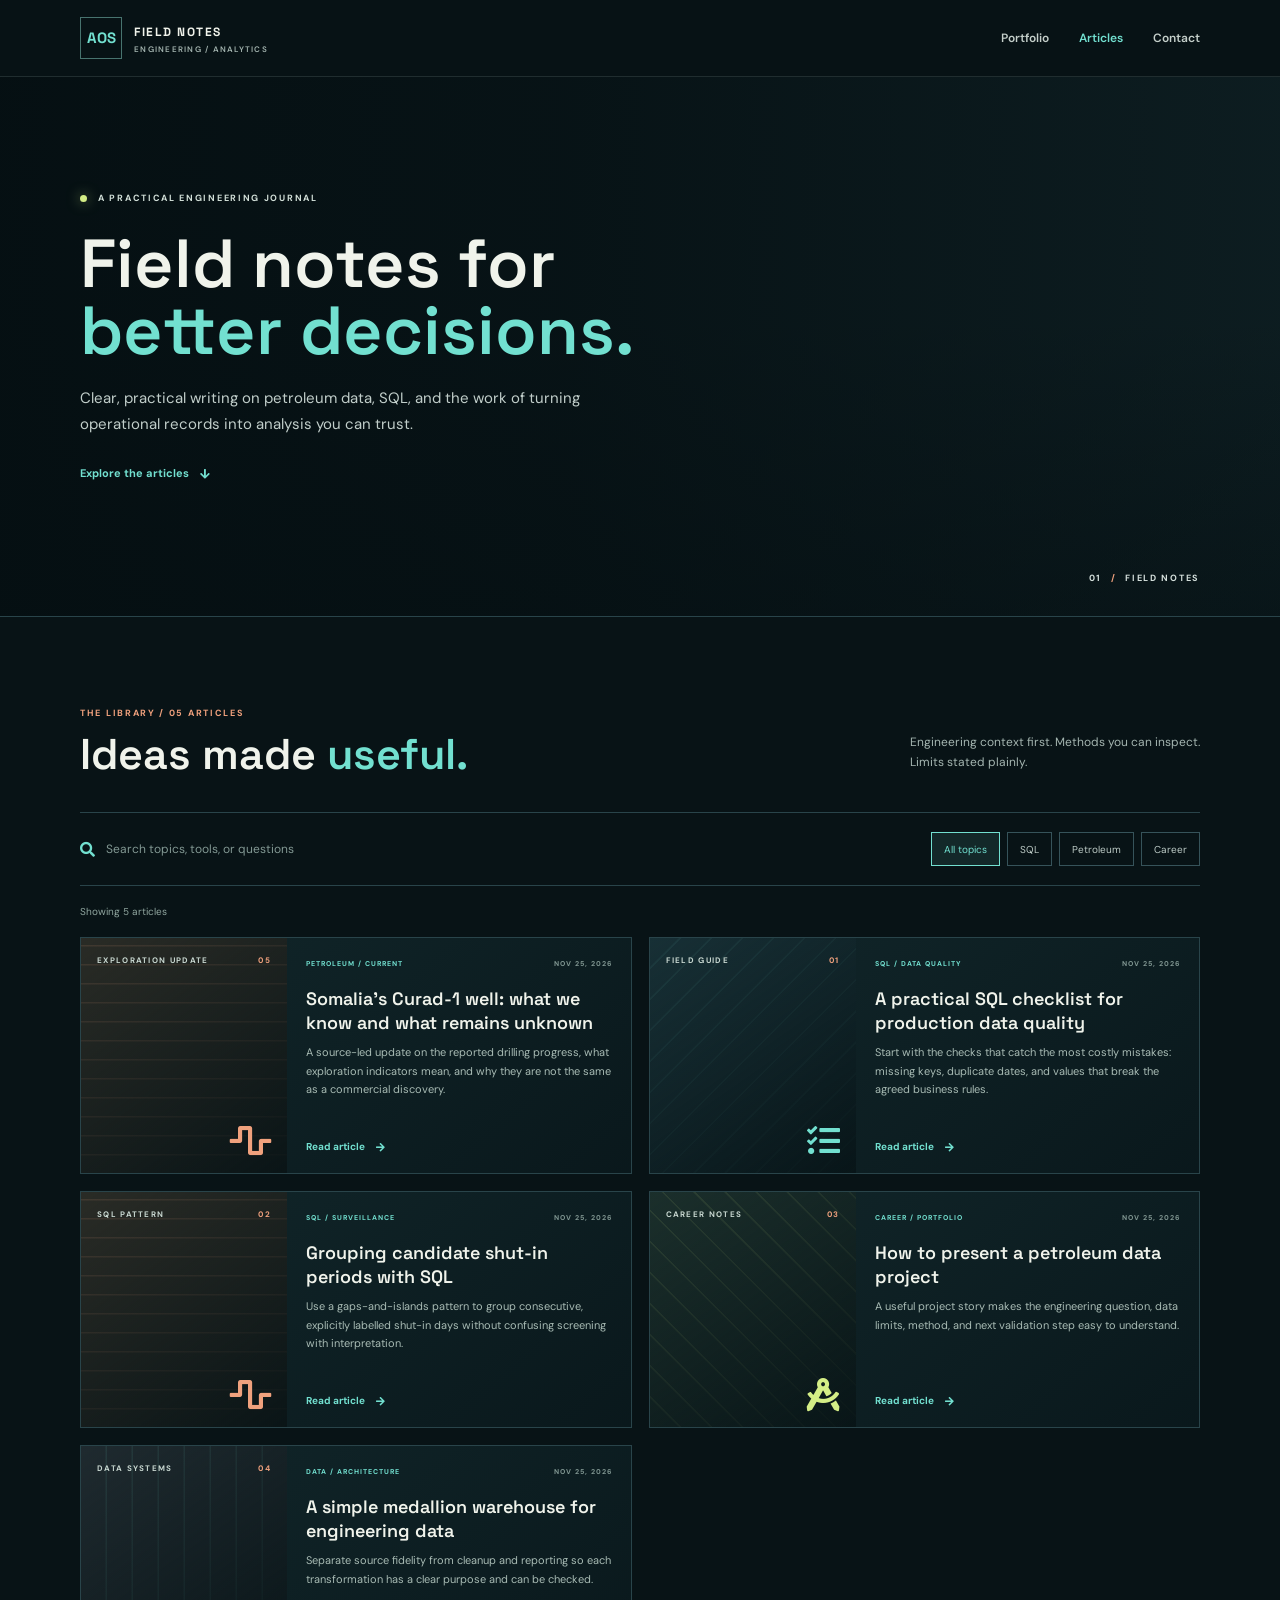
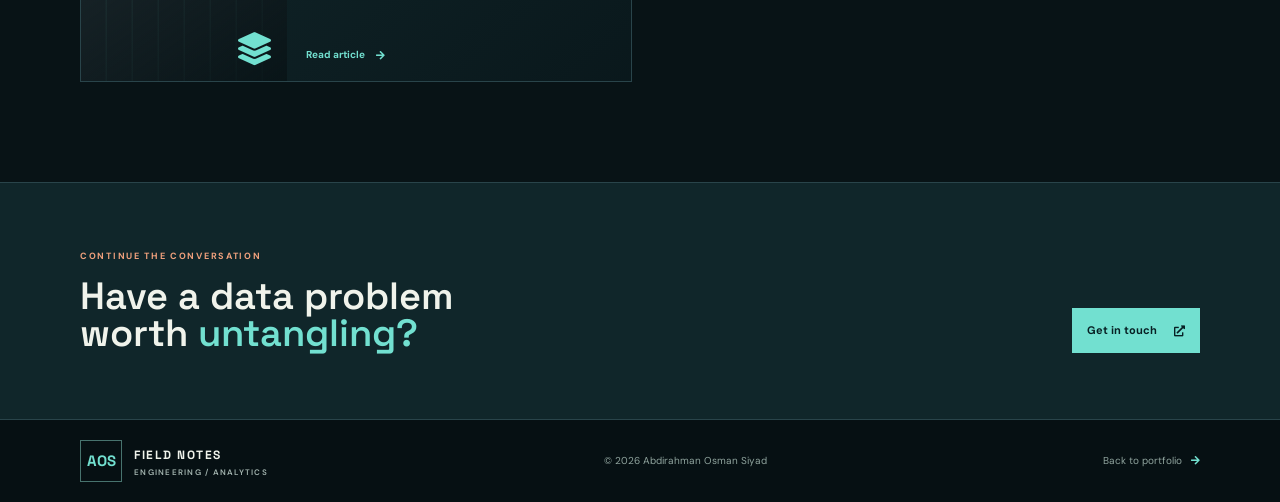
==== blog/index.html @ 3f89100c "Publish field notes blog and articles" ====
<!DOCTYPE html>
<html lang="en">
<head>
	<meta charset="utf-8" />
	<meta name="viewport" content="width=device-width, initial-scale=1" />
	<title>Field Notes on Petroleum Data &amp; SQL | Abdirahman Osman Siyad</title>
	<meta name="description" content="Practical notes on petroleum data, SQL, production surveillance, data quality, and building an analytics portfolio by Abdirahman Osman Siyad." />
	<meta name="theme-color" content="#081316" />
	<meta property="og:type" content="website" />
	<meta property="og:title" content="Field Notes on Petroleum Data &amp; SQL" />
	<meta property="og:description" content="Practical engineering and analytics notes from Abdirahman Osman Siyad." />
	<meta property="og:url" content="https://abdirahmansiyad.github.io/blog/" />
	<link rel="canonical" href="https://abdirahmansiyad.github.io/blog/" />
	<link rel="alternate" type="application/rss+xml" title="Field Notes RSS Feed" href="feed.xml" />
	<link rel="preconnect" href="https://fonts.googleapis.com" />
	<link rel="preconnect" href="https://fonts.gstatic.com" crossorigin />
	<link href="https://fonts.googleapis.com/css2?family=DM+Sans:wght@400;500;600;700&family=Space+Grotesk:wght@400;500;600;700&display=swap" rel="stylesheet" />
	<link rel="stylesheet" href="../assets/css/fontawesome-all.min.css" />
	<link rel="stylesheet" href="../assets/css/blog.css" />
</head>
<body>
	<header class="journal-header">
		<div class="journal-shell header-row">
			<a class="journal-brand" href="../index.html"><span class="brand-mark">AOS</span><span>FIELD NOTES<small>ENGINEERING / ANALYTICS</small></span></a>
			<nav aria-label="Main navigation"><a href="../index.html">Portfolio</a><a class="active" href="./">Articles</a><a href="../index.html#contact">Contact</a></nav>
		</div>
	</header>
	<main>
		<section class="journal-hero">
			<div class="hero-image" role="img" aria-label="Industrial processing facility at dusk"></div>
			<div class="journal-shell hero-copy">
				<p class="eyebrow"><span></span> A PRACTICAL ENGINEERING JOURNAL</p>
				<h1>Field notes for<br /><em>better decisions.</em></h1>
				<p>Clear, practical writing on petroleum data, SQL, and the work of turning operational records into analysis you can trust.</p>
				<a class="hero-link" href="#latest">Explore the articles <i class="fas fa-arrow-down" aria-hidden="true"></i></a>
			</div>
			<div class="hero-index">01 <span>/</span> FIELD NOTES</div>
		</section>
		<section class="journal-shell latest-section" id="latest" aria-labelledby="latest-title">
			<div class="section-intro">
				<div><p class="section-label">THE LIBRARY / 05 ARTICLES</p><h2 id="latest-title">Ideas made <em>useful.</em></h2></div>
				<p>Engineering context first. Methods you can inspect. Limits stated plainly.</p>
			</div>
			<div class="library-tools">
				<label class="search-box"><i class="fas fa-search" aria-hidden="true"></i><span class="visually-hidden">Search articles</span><input id="article-search" type="search" placeholder="Search topics, tools, or questions" autocomplete="off" /></label>
				<div class="category-filters" aria-label="Filter by category">
					<button type="button" class="filter-button selected" data-filter="all" aria-pressed="true">All topics</button>
					<button type="button" class="filter-button" data-filter="sql" aria-pressed="false">SQL</button>
					<button type="button" class="filter-button" data-filter="petroleum" aria-pressed="false">Petroleum</button>
					<button type="button" class="filter-button" data-filter="career" aria-pressed="false">Career</button>
				</div>
			</div>
			<p class="result-count" id="result-count" aria-live="polite">Showing 5 articles</p>
			<div class="article-grid" id="article-grid">
				<article class="article-card article-featured" data-category="petroleum" data-search="Somalia Curad-1 offshore exploration 2026 drilling update what know unknown commercial discovery well status TPAO oil">
					<a class="article-cover cover-events" href="posts/somalia-curad-1-what-we-know.html" aria-label="Read: Somalia’s Curad-1 well: what we know and what remains unknown"><span>EXPLORATION UPDATE <b>05</b></span><i class="fas fa-wave-square" aria-hidden="true"></i></a>
					<div class="article-card-copy"><div class="article-meta"><span>PETROLEUM / CURRENT</span><time datetime="2026-11-25">NOV 25, 2026</time></div><h3><a href="posts/somalia-curad-1-what-we-know.html">Somalia’s Curad-1 well: what we know and what remains unknown</a></h3><p>A source-led update on the reported drilling progress, what exploration indicators mean, and why they are not the same as a commercial discovery.</p><a class="read-link" href="posts/somalia-curad-1-what-we-know.html">Read article <i class="fas fa-arrow-right" aria-hidden="true"></i></a></div>
				</article>
				<article class="article-card article-featured" data-category="sql petroleum" data-search="production data quality sql missing values duplicate records validation petroleum analytics">
					<a class="article-cover cover-quality" href="posts/sql-production-data-quality.html" aria-label="Read: A practical SQL checklist for production data quality"><span>FIELD GUIDE <b>01</b></span><i class="fas fa-tasks" aria-hidden="true"></i></a>
					<div class="article-card-copy"><div class="article-meta"><span>SQL / DATA QUALITY</span><time datetime="2026-11-25">NOV 25, 2026</time></div><h3><a href="posts/sql-production-data-quality.html">A practical SQL checklist for production data quality</a></h3><p>Start with the checks that catch the most costly mistakes: missing keys, duplicate dates, and values that break the agreed business rules.</p><a class="read-link" href="posts/sql-production-data-quality.html">Read article <i class="fas fa-arrow-right" aria-hidden="true"></i></a></div>
				</article>
				<article class="article-card" data-category="sql petroleum" data-search="group shut-in events sql window functions production surveillance screening volatile periods well data">
					<a class="article-cover cover-events" href="posts/grouping-shut-in-events-with-sql.html" aria-label="Read: Grouping candidate shut-in periods with SQL"><span>SQL PATTERN <b>02</b></span><i class="fas fa-wave-square" aria-hidden="true"></i></a>
					<div class="article-card-copy"><div class="article-meta"><span>SQL / SURVEILLANCE</span><time datetime="2026-11-25">NOV 25, 2026</time></div><h3><a href="posts/grouping-shut-in-events-with-sql.html">Grouping candidate shut-in periods with SQL</a></h3><p>Use a gaps-and-islands pattern to group consecutive, explicitly labelled shut-in days without confusing screening with interpretation.</p><a class="read-link" href="posts/grouping-shut-in-events-with-sql.html">Read article <i class="fas fa-arrow-right" aria-hidden="true"></i></a></div>
				</article>
				<article class="article-card" data-category="petroleum career" data-search="petroleum engineer analytics portfolio explain project data career technical communication">
					<a class="article-cover cover-portfolio" href="posts/petroleum-engineering-data-portfolio.html" aria-label="Read: How to present a petroleum data project"><span>CAREER NOTES <b>03</b></span><i class="fas fa-drafting-compass" aria-hidden="true"></i></a>
					<div class="article-card-copy"><div class="article-meta"><span>CAREER / PORTFOLIO</span><time datetime="2026-11-25">NOV 25, 2026</time></div><h3><a href="posts/petroleum-engineering-data-portfolio.html">How to present a petroleum data project</a></h3><p>A useful project story makes the engineering question, data limits, method, and next validation step easy to understand.</p><a class="read-link" href="posts/petroleum-engineering-data-portfolio.html">Read article <i class="fas fa-arrow-right" aria-hidden="true"></i></a></div>
				</article>
				<article class="article-card" data-category="sql petroleum" data-search="medallion data warehouse raw staging curated analytics engineering source lineage transformations">
					<a class="article-cover cover-warehouse" href="posts/medallion-warehouse-for-engineering-data.html" aria-label="Read: A simple medallion warehouse for engineering data"><span>DATA SYSTEMS <b>04</b></span><i class="fas fa-layer-group" aria-hidden="true"></i></a>
					<div class="article-card-copy"><div class="article-meta"><span>DATA / ARCHITECTURE</span><time datetime="2026-11-25">NOV 25, 2026</time></div><h3><a href="posts/medallion-warehouse-for-engineering-data.html">A simple medallion warehouse for engineering data</a></h3><p>Separate source fidelity from cleanup and reporting so each transformation has a clear purpose and can be checked.</p><a class="read-link" href="posts/medallion-warehouse-for-engineering-data.html">Read article <i class="fas fa-arrow-right" aria-hidden="true"></i></a></div>
				</article>
			</div>
			<p class="empty-state" id="empty-state" hidden>No articles match that search. Try another term or choose “All topics.”</p>
		</section>
		<section class="contact-band">
			<div class="journal-shell contact-band-inner"><div><p class="section-label">CONTINUE THE CONVERSATION</p><h2>Have a data problem<br />worth <em>untangling?</em></h2></div><a class="contact-button" href="mailto:Abdirahman.Osman.Siyad@gmail.com?subject=Petroleum%20data%20and%20analytics">Get in touch <i class="fas fa-external-link-alt" aria-hidden="true"></i></a></div>
		</section>
	</main>
	<footer class="journal-footer"><div class="journal-shell footer-row"><a class="journal-brand" href="../index.html"><span class="brand-mark">AOS</span><span>FIELD NOTES<small>ENGINEERING / ANALYTICS</small></span></a><p>© 2026 Abdirahman Osman Siyad</p><a href="../index.html">Back to portfolio <i class="fas fa-arrow-right" aria-hidden="true"></i></a></div></footer>
	<script>
		const searchInput = document.querySelector('#article-search');
		const filterButtons = [...document.querySelectorAll('.filter-button')];
		const articleCards = [...document.querySelectorAll('.article-card')];
		const resultCount = document.querySelector('#result-count');
		const emptyState = document.querySelector('#empty-state');
		let activeFilter = 'all';

		function updateArticles() {
			const query = searchInput.value.trim().toLowerCase();
			let visibleCount = 0;

			articleCards.forEach((card) => {
				const matchesCategory = activeFilter === 'all' || card.dataset.category.split(' ').includes(activeFilter);
				const matchesSearch = !query || `${card.dataset.search} ${card.textContent}`.toLowerCase().includes(query);
				const isVisible = matchesCategory && matchesSearch;
				card.hidden = !isVisible;
				if (isVisible) visibleCount += 1;
			});

			resultCount.textContent = `Showing ${visibleCount} ${visibleCount === 1 ? 'article' : 'articles'}`;
			emptyState.hidden = visibleCount !== 0;
		}

		searchInput.addEventListener('input', updateArticles);
		filterButtons.forEach((button) => {
			button.addEventListener('click', () => {
				activeFilter = button.dataset.filter;
				filterButtons.forEach((item) => {
					const isSelected = item === button;
					item.classList.toggle('selected', isSelected);
					item.setAttribute('aria-pressed', String(isSelected));
				});
				updateArticles();
			});
		});
	</script>
</body>
</html>
---- assets/css/blog.css ----
:root {
	color-scheme: dark;
	--journal-ink: #081316;
	--journal-deep: #0c1c20;
	--journal-panel: #11272b;
	--journal-line: #29444a;
	--journal-text: #f0f3eb;
	--journal-muted: #a4b5b0;
	--journal-teal: #72e0d0;
	--journal-coral: #f0a17d;
	--journal-lime: #d4ee86;
}

* { box-sizing: border-box; }
html { scroll-behavior: smooth; scroll-padding-top: 85px; }
body { margin: 0; background: var(--journal-ink); color: var(--journal-text); font-family: "DM Sans", sans-serif; font-size: 15px; line-height: 1.7; }
a { color: inherit; text-decoration: none; }
a:focus-visible, button:focus-visible, input:focus-visible { outline: 2px solid var(--journal-lime); outline-offset: 4px; }
button, input { font: inherit; }
.journal-shell { width: min(1120px, calc(100% - 64px)); margin-inline: auto; }
.journal-header { position: sticky; top: 0; z-index: 10; border-bottom: 1px solid rgba(164, 190, 181, .16); background: rgba(8, 19, 22, .94); backdrop-filter: blur(15px); }
.header-row, .journal-brand, .header-row nav, .footer-row { display: flex; align-items: center; }
.header-row, .footer-row { min-height: 76px; justify-content: space-between; gap: 24px; }
.journal-brand { gap: 12px; font-family: "Space Grotesk", sans-serif; font-size: 12px; font-weight: 700; letter-spacing: 1.5px; }
.journal-brand small { display: block; margin-top: 2px; color: var(--journal-muted); font: 600 8px "DM Sans", sans-serif; letter-spacing: 1.25px; }
.brand-mark { display: grid; width: 42px; aspect-ratio: 1; place-items: center; border: 1px solid #47736e; color: var(--journal-teal); font-size: 15px; letter-spacing: 0; }
.header-row nav { gap: 30px; color: #c4cfca; font-size: 12px; font-weight: 600; }
.header-row nav a { transition: color .2s ease; }
.header-row nav a:hover, .header-row nav .active { color: var(--journal-teal); }
.journal-hero { position: relative; min-height: 540px; display: flex; align-items: center; overflow: hidden; border-bottom: 1px solid var(--journal-line); background: #102226; }
.hero-image { position: absolute; inset: 0; background-image: linear-gradient(90deg, rgba(5, 15, 18, .97) 0%, rgba(5, 15, 18, .8) 44%, rgba(5, 15, 18, .28) 100%), linear-gradient(0deg, rgba(5, 15, 18, .5), transparent 55%), url("https://images.unsplash.com/photo-1516937941344-00b4e0337589?auto=format&fit=crop&w=2000&q=85"); background-position: center 49%; background-size: cover; }
.hero-copy { position: relative; z-index: 1; padding-block: 88px 104px; animation: rise-in .7s ease both; }
.eyebrow, .section-label, .article-meta, .hero-index { color: var(--journal-teal); font-size: 9px; font-weight: 700; letter-spacing: 1.7px; }
.eyebrow { display: flex; align-items: center; gap: 11px; margin: 0 0 23px; color: #d2dfd8; }
.eyebrow span { width: 7px; height: 7px; border-radius: 50%; background: var(--journal-lime); box-shadow: 0 0 13px rgba(212, 238, 134, .6); }
.hero-copy h1, .section-intro h2, .contact-band h2 { margin: 0; font: 600 68px/.99 "Space Grotesk", sans-serif; letter-spacing: 0; }
.hero-copy h1 em, .section-intro h2 em, .contact-band h2 em { color: var(--journal-teal); font-style: normal; }
.hero-copy > p:not(.eyebrow) { max-width: 550px; margin: 22px 0 0; color: #c1ceca; font-size: 15px; }
.hero-link, .read-link { display: inline-flex; align-items: center; gap: 11px; color: var(--journal-teal); font-size: 11px; font-weight: 700; }
.hero-link { margin-top: 27px; }
.hero-index { position: absolute; right: max(32px, calc((100vw - 1120px) / 2)); bottom: 30px; color: #d5e0dc; }
.hero-index span { margin-inline: 5px; color: var(--journal-coral); }
.latest-section { padding-block: 89px 100px; }
.section-intro { display: flex; align-items: flex-end; justify-content: space-between; gap: 40px; margin-bottom: 35px; }
.section-label { margin: 0 0 13px; color: var(--journal-coral); }
.section-intro h2 { font-size: 43px; }
.section-intro > p { max-width: 290px; margin: 0 0 4px; color: var(--journal-muted); font-size: 12px; }
.library-tools { display: flex; align-items: center; justify-content: space-between; gap: 22px; padding-block: 18px; border-top: 1px solid var(--journal-line); border-bottom: 1px solid var(--journal-line); }
.search-box { min-width: 240px; display: flex; align-items: center; gap: 11px; color: var(--journal-teal); }
.search-box input { width: 100%; padding: 8px 0; border: 0; background: transparent; color: var(--journal-text); font-size: 12px; }
.search-box input::placeholder { color: #829893; }
.search-box input:focus-visible { outline-offset: 2px; }
.category-filters { display: flex; flex-wrap: wrap; gap: 7px; }
.filter-button { min-height: 34px; padding: 0 12px; border: 1px solid #36535a; background: transparent; color: #bdcbc6; cursor: pointer; font-size: 10px; transition: background .2s ease, color .2s ease, border-color .2s ease; }
.filter-button:hover, .filter-button.selected { border-color: var(--journal-teal); background: rgba(114, 224, 208, .1); color: var(--journal-teal); }
.result-count { margin: 17px 0; color: #91a7a0; font-size: 10px; }
.article-grid { display: grid; grid-template-columns: repeat(2, minmax(0, 1fr)); gap: 17px; }
.article-card { min-width: 0; display: grid; grid-template-columns: minmax(150px, .75fr) 1.25fr; border: 1px solid var(--journal-line); background: linear-gradient(140deg, rgba(18, 40, 44, .96), rgba(10, 25, 29, .96)); transition: transform .2s ease, border-color .2s ease; animation: rise-in .5s ease both; }
.article-card:hover { transform: translateY(-3px); border-color: #527a75; }
.article-card[hidden] { display: none; }
.article-cover { min-height: 235px; display: flex; flex-direction: column; justify-content: space-between; padding: 16px; overflow: hidden; background-color: #183137; background-image: linear-gradient(145deg, rgba(11, 27, 31, .06), rgba(6, 18, 21, .9)), repeating-linear-gradient(135deg, transparent 0 20px, rgba(114, 224, 208, .07) 21px 22px); color: #c9d8d1; }
.article-cover > span { display: flex; justify-content: space-between; gap: 12px; font-size: 8px; font-weight: 700; letter-spacing: 1.3px; }
.article-cover > span b { color: var(--journal-coral); }
.article-cover > i { align-self: flex-end; color: var(--journal-teal); font-size: 33px; }
.cover-events { background-color: #2b2c26; background-image: linear-gradient(145deg, rgba(11, 27, 31, .05), rgba(6, 18, 21, .9)), repeating-linear-gradient(0deg, transparent 0 17px, rgba(240, 161, 125, .13) 18px 19px); }
.cover-events > i { color: var(--journal-coral); }
.cover-portfolio { background-color: #1c302c; background-image: linear-gradient(145deg, rgba(11, 27, 31, .05), rgba(6, 18, 21, .9)), repeating-linear-gradient(45deg, transparent 0 20px, rgba(212, 238, 134, .1) 21px 22px); }
.cover-portfolio > i { color: var(--journal-lime); }
.cover-warehouse { background-color: #202b30; background-image: linear-gradient(145deg, rgba(11, 27, 31, .05), rgba(6, 18, 21, .9)), repeating-linear-gradient(90deg, transparent 0 24px, rgba(114, 224, 208, .1) 25px 26px); }
.article-card-copy { display: flex; flex-direction: column; align-items: flex-start; padding: 20px 19px 18px; }
.article-meta { width: 100%; display: flex; justify-content: space-between; gap: 10px; color: var(--journal-teal); font-size: 7px; letter-spacing: 1px; }
.article-meta time { flex: 0 0 auto; color: #829893; }
.article-card h3 { margin: 17px 0 9px; font: 600 18px/1.3 "Space Grotesk", sans-serif; }
.article-card h3 a:hover { color: var(--journal-teal); }
.article-card-copy > p { margin: 0 0 17px; color: #a8bbb4; font-size: 11px; line-height: 1.7; }
.read-link { margin-top: auto; font-size: 10px; }
.empty-state { padding: 30px 0; color: var(--journal-muted); }
.visually-hidden { position: absolute; width: 1px; height: 1px; padding: 0; margin: -1px; overflow: hidden; clip: rect(0, 0, 0, 0); white-space: nowrap; border: 0; }
.contact-band { padding-block: 66px; border-top: 1px solid var(--journal-line); border-bottom: 1px solid var(--journal-line); background: #10262a; }
.contact-band-inner { display: flex; align-items: flex-end; justify-content: space-between; gap: 28px; }
.contact-band h2 { font-size: 38px; }
.contact-button { min-height: 45px; display: inline-flex; align-items: center; gap: 17px; padding: 0 15px; background: var(--journal-teal); color: #082024; font-size: 11px; font-weight: 700; transition: background .2s ease; }
.contact-button:hover { background: var(--journal-lime); }
.journal-footer { background: #061013; }
.footer-row { min-height: 82px; }
.footer-row p, .footer-row > a:last-child { margin: 0; color: #90a49e; font-size: 10px; }
.footer-row > a:last-child i { margin-left: 6px; color: var(--journal-teal); }

.article-top { padding-block: 43px 31px; border-bottom: 1px solid var(--journal-line); }
.breadcrumb { display: flex; align-items: center; gap: 10px; color: #91a7a0; font-size: 10px; }
.breadcrumb a { color: var(--journal-teal); }
.breadcrumb i { color: var(--journal-coral); font-size: 8px; }
.article-layout { display: grid; grid-template-columns: minmax(0, 760px) 220px; justify-content: space-between; gap: 65px; padding-block: 54px 100px; }
.article-main { min-width: 0; }
.article-heading .article-meta { justify-content: flex-start; font-size: 9px; }
.article-heading h1 { margin: 17px 0 15px; font: 600 48px/1.08 "Space Grotesk", sans-serif; letter-spacing: 0; }
.article-deck { max-width: 680px; margin: 0; color: #bdcbc5; font-size: 17px; line-height: 1.6; }
.author-line { display: flex; align-items: center; gap: 12px; margin-top: 25px; padding-bottom: 27px; border-bottom: 1px solid var(--journal-line); color: var(--journal-muted); font-size: 10px; }
.author-stamp { width: 31px; aspect-ratio: 1; display: grid; place-items: center; border: 1px solid #47736e; color: var(--journal-teal); font: 700 10px "Space Grotesk", sans-serif; }
.author-line strong { display: block; color: var(--journal-text); font-size: 11px; }
.article-body { color: #c3cec8; font-size: 14px; line-height: 1.85; }
.article-body h2 { margin: 40px 0 12px; color: var(--journal-text); font: 600 25px/1.25 "Space Grotesk", sans-serif; }
.article-body h3 { margin: 29px 0 9px; color: var(--journal-text); font: 600 18px/1.35 "Space Grotesk", sans-serif; }
.article-body p { margin: 17px 0; }
.article-body ul, .article-body ol { padding-left: 22px; }
.article-body li { margin-block: 8px; padding-left: 3px; }
.article-body li::marker { color: var(--journal-teal); }
.article-body strong { color: #eff4ed; }
.article-body a { color: var(--journal-teal); text-decoration: underline; text-underline-offset: 3px; }
.article-body pre { max-width: 100%; margin: 21px 0; padding: 20px; overflow-x: auto; border: 1px solid #29444a; border-left: 3px solid var(--journal-teal); background: #071114; color: #d8e6de; font: 12px/1.7 ui-monospace, SFMono-Regular, Menlo, monospace; tab-size: 4; }
.article-body code { font-family: ui-monospace, SFMono-Regular, Menlo, monospace; }
.article-body :not(pre) > code { padding: 2px 5px; background: rgba(114, 224, 208, .1); color: #c8ece3; font-size: .9em; }
.article-note { margin-block: 24px; padding: 16px 18px; border-left: 2px solid var(--journal-coral); background: rgba(240, 161, 125, .07); color: #cbd4ce; font-size: 12px; }
.article-aside { align-self: start; position: sticky; top: 115px; padding-top: 8px; }
.aside-block { padding-block: 17px; border-top: 1px solid var(--journal-line); }
.aside-block h2 { margin: 0 0 9px; color: var(--journal-teal); font-size: 9px; letter-spacing: 1.4px; }
.aside-block p, .aside-block a { margin: 0; color: var(--journal-muted); font-size: 11px; line-height: 1.7; }
.aside-block a { color: var(--journal-text); }
.aside-block a:hover { color: var(--journal-teal); }
.article-end { display: flex; justify-content: space-between; gap: 20px; margin-top: 45px; padding-top: 21px; border-top: 1px solid var(--journal-line); }
.article-end a { color: var(--journal-teal); font-size: 11px; font-weight: 700; }
.article-end a:last-child { text-align: right; }

@keyframes rise-in { from { opacity: 0; transform: translateY(12px); } to { opacity: 1; transform: translateY(0); } }
@media (prefers-reduced-motion: reduce) { *, *::before, *::after { scroll-behavior: auto !important; animation-duration: .01ms !important; animation-iteration-count: 1 !important; transition-duration: .01ms !important; } }
@media (max-width: 900px) {
	.article-grid { grid-template-columns: 1fr; }
	.article-card { grid-template-columns: minmax(170px, .65fr) 1.35fr; }
	.article-cover { min-height: 215px; }
	.article-layout { grid-template-columns: minmax(0, 1fr) 185px; gap: 35px; }
}
@media (max-width: 650px) {
	.journal-shell { width: min(1120px, calc(100% - 40px)); }
	.header-row, .footer-row { min-height: 68px; }
	.header-row nav { gap: 16px; font-size: 10px; }
	.journal-brand { gap: 9px; font-size: 10px; }
	.brand-mark { width: 36px; }
	.journal-brand small { font-size: 7px; }
	.journal-hero { min-height: 500px; }
	.hero-image { background-position: 58% center; }
	.hero-copy { padding-block: 70px 95px; }
	.hero-copy h1 { font-size: 52px; }
	.hero-copy > p:not(.eyebrow) { max-width: 420px; font-size: 13px; }
	.hero-index { right: 20px; bottom: 22px; }
	.latest-section { padding-block: 66px 72px; }
	.section-intro { align-items: flex-start; flex-direction: column; gap: 13px; margin-bottom: 25px; }
	.section-intro h2 { font-size: 36px; }
	.section-intro > p { font-size: 11px; }
	.library-tools { align-items: stretch; flex-direction: column; gap: 10px; }
	.search-box { min-width: 0; }
	.category-filters { gap: 6px; }
	.filter-button { min-height: 32px; padding-inline: 9px; font-size: 9px; }
	.article-card { grid-template-columns: 105px minmax(0, 1fr); }
	.article-cover { min-height: 215px; padding: 11px; }
	.article-cover > span { display: block; font-size: 7px; }
	.article-cover > span b { display: block; margin-top: 6px; }
	.article-cover > i { font-size: 26px; }
	.article-card-copy { padding: 15px 13px; }
	.article-meta { flex-direction: column; gap: 4px; font-size: 7px; }
	.article-card h3 { margin-top: 13px; font-size: 15px; }
	.article-card-copy > p { font-size: 10px; }
	.contact-band { padding-block: 49px; }
	.contact-band-inner { align-items: flex-start; flex-direction: column; }
	.contact-band h2 { font-size: 33px; }
	.footer-row { flex-wrap: wrap; gap: 8px 15px; padding-block: 14px; }
	.footer-row p { order: 3; width: 100%; }
	.article-top { padding-block: 27px 22px; }
	.article-layout { display: block; padding-block: 34px 70px; }
	.article-heading h1 { font-size: 36px; }
	.article-deck { font-size: 15px; }
	.article-body { font-size: 13px; }
	.article-body h2 { font-size: 22px; }
	.article-body pre { padding: 15px; font-size: 11px; }
	.article-aside { position: static; display: grid; grid-template-columns: 1fr 1fr; gap: 16px; margin-top: 42px; }
	.aside-block { padding-top: 13px; }
}
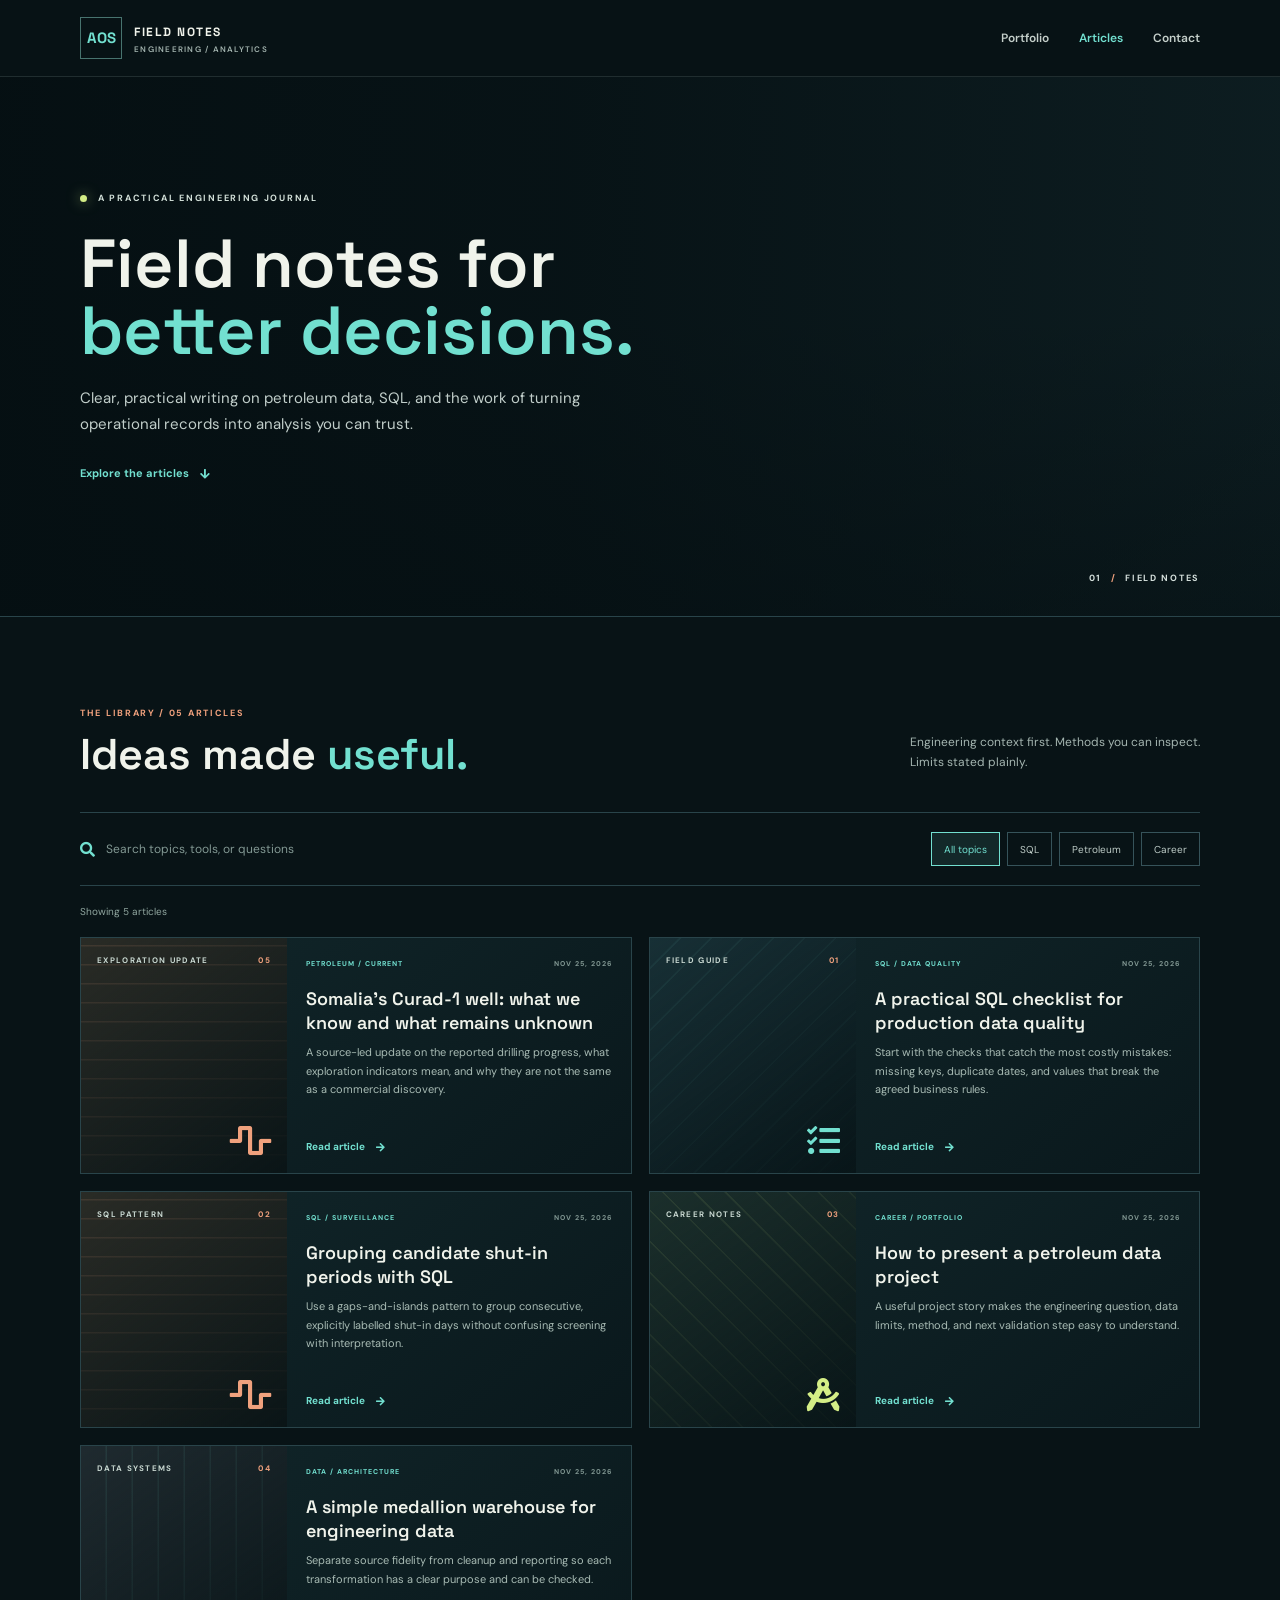
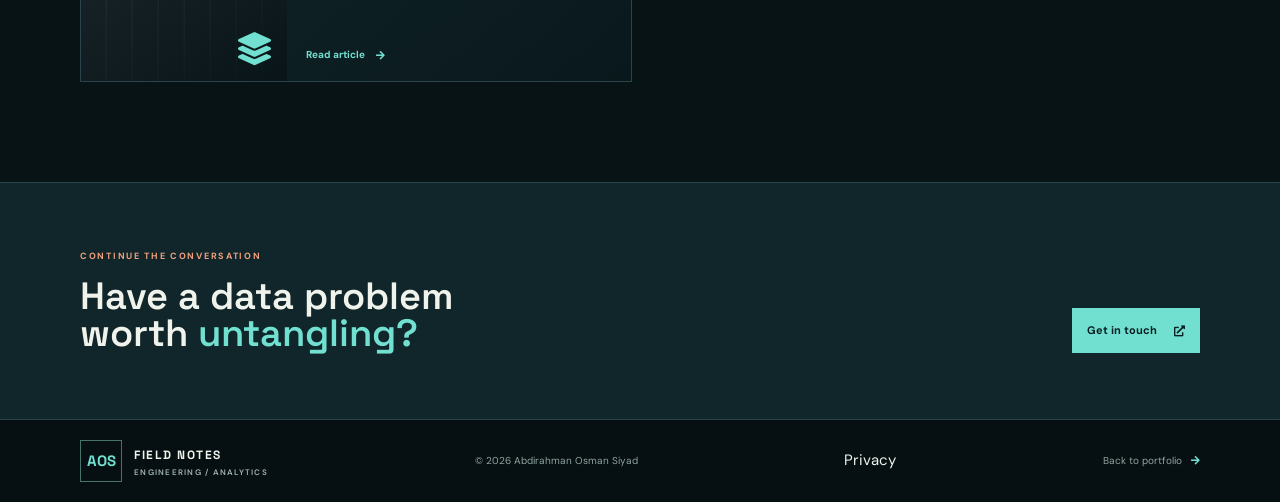
==== commit eece9928: "Add privacy policy for blog" ====
--- a/blog/index.html
+++ b/blog/index.html
@@ -79,7 +79,7 @@
 			<div class="journal-shell contact-band-inner"><div><p class="section-label">CONTINUE THE CONVERSATION</p><h2>Have a data problem<br />worth <em>untangling?</em></h2></div><a class="contact-button" href="mailto:Abdirahman.Osman.Siyad@gmail.com?subject=Petroleum%20data%20and%20analytics">Get in touch <i class="fas fa-external-link-alt" aria-hidden="true"></i></a></div>
 		</section>
 	</main>
-	<footer class="journal-footer"><div class="journal-shell footer-row"><a class="journal-brand" href="../index.html"><span class="brand-mark">AOS</span><span>FIELD NOTES<small>ENGINEERING / ANALYTICS</small></span></a><p>© 2026 Abdirahman Osman Siyad</p><a href="../index.html">Back to portfolio <i class="fas fa-arrow-right" aria-hidden="true"></i></a></div></footer>
+	<footer class="journal-footer"><div class="journal-shell footer-row"><a class="journal-brand" href="../index.html"><span class="brand-mark">AOS</span><span>FIELD NOTES<small>ENGINEERING / ANALYTICS</small></span></a><p>© 2026 Abdirahman Osman Siyad</p><a href="../privacy.html">Privacy</a><a href="../index.html">Back to portfolio <i class="fas fa-arrow-right" aria-hidden="true"></i></a></div></footer>
 	<script>
 		const searchInput = document.querySelector('#article-search');
 		const filterButtons = [...document.querySelectorAll('.filter-button')];
